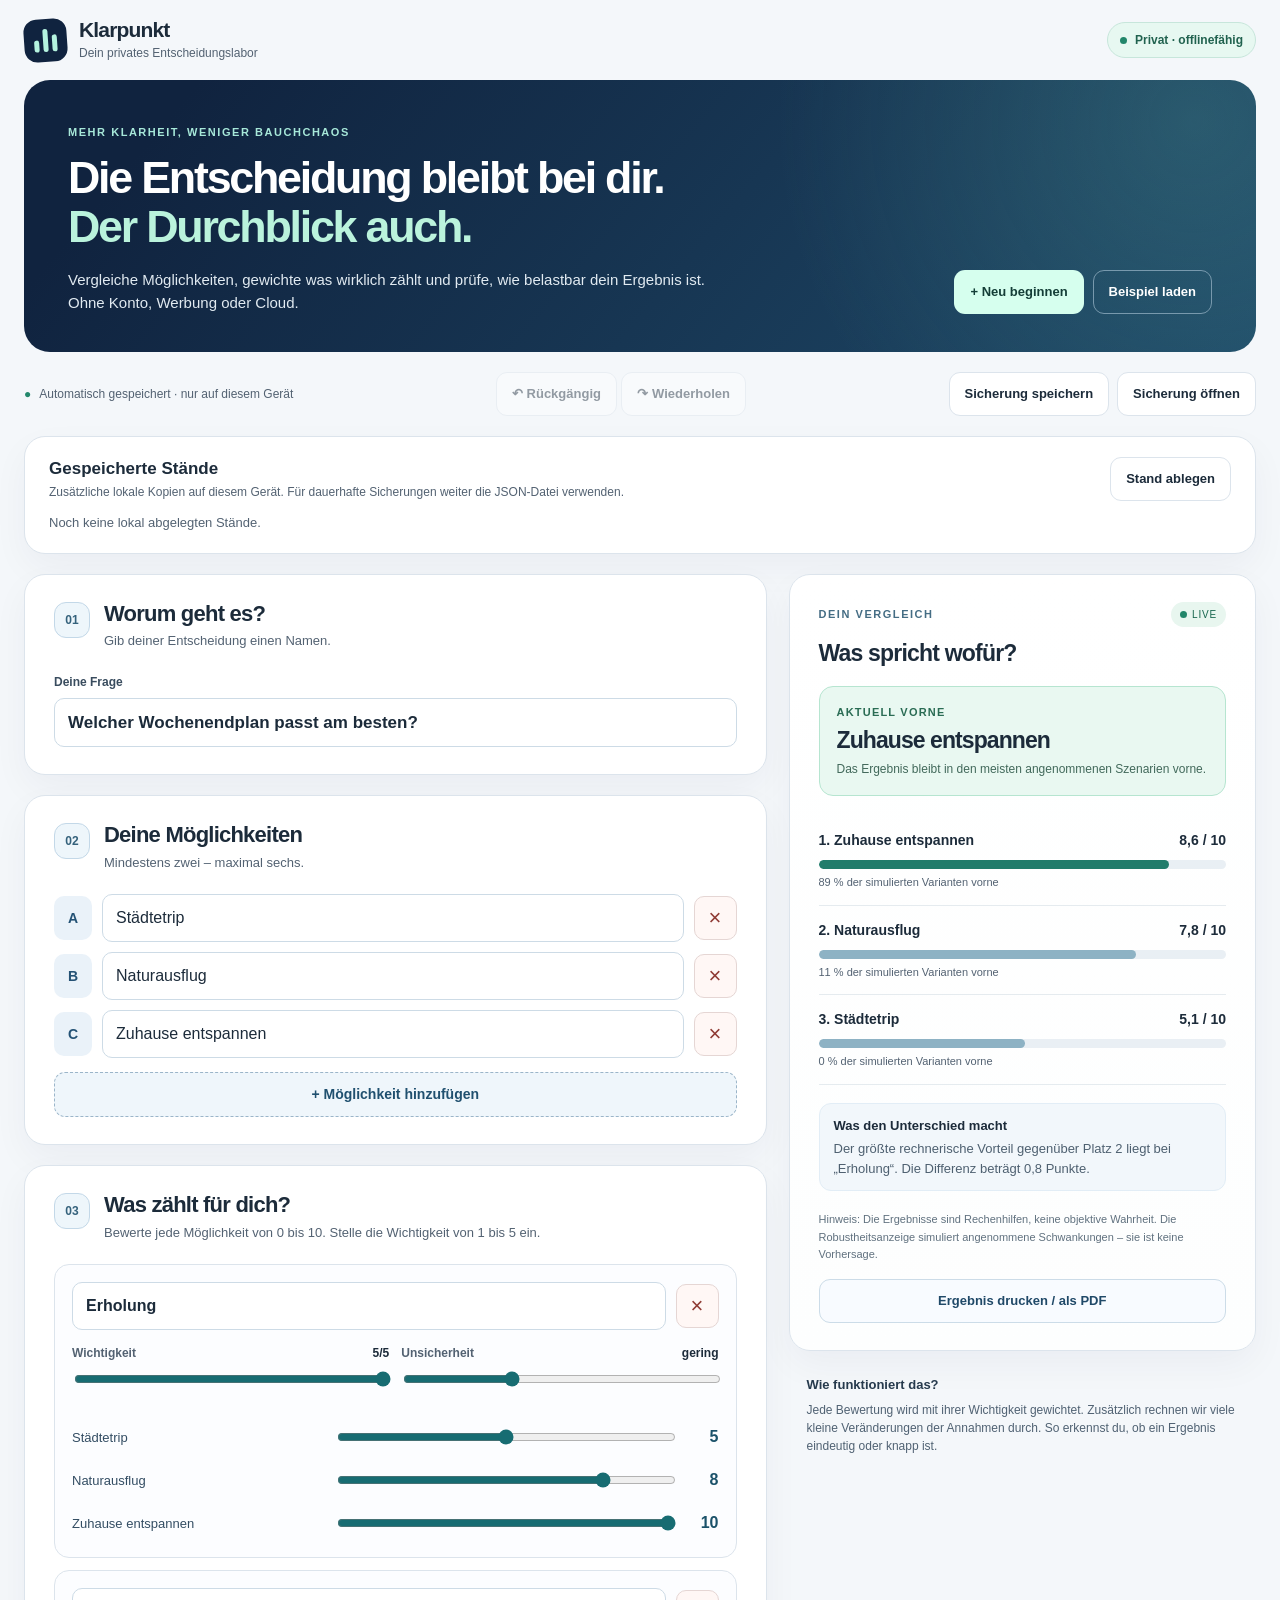
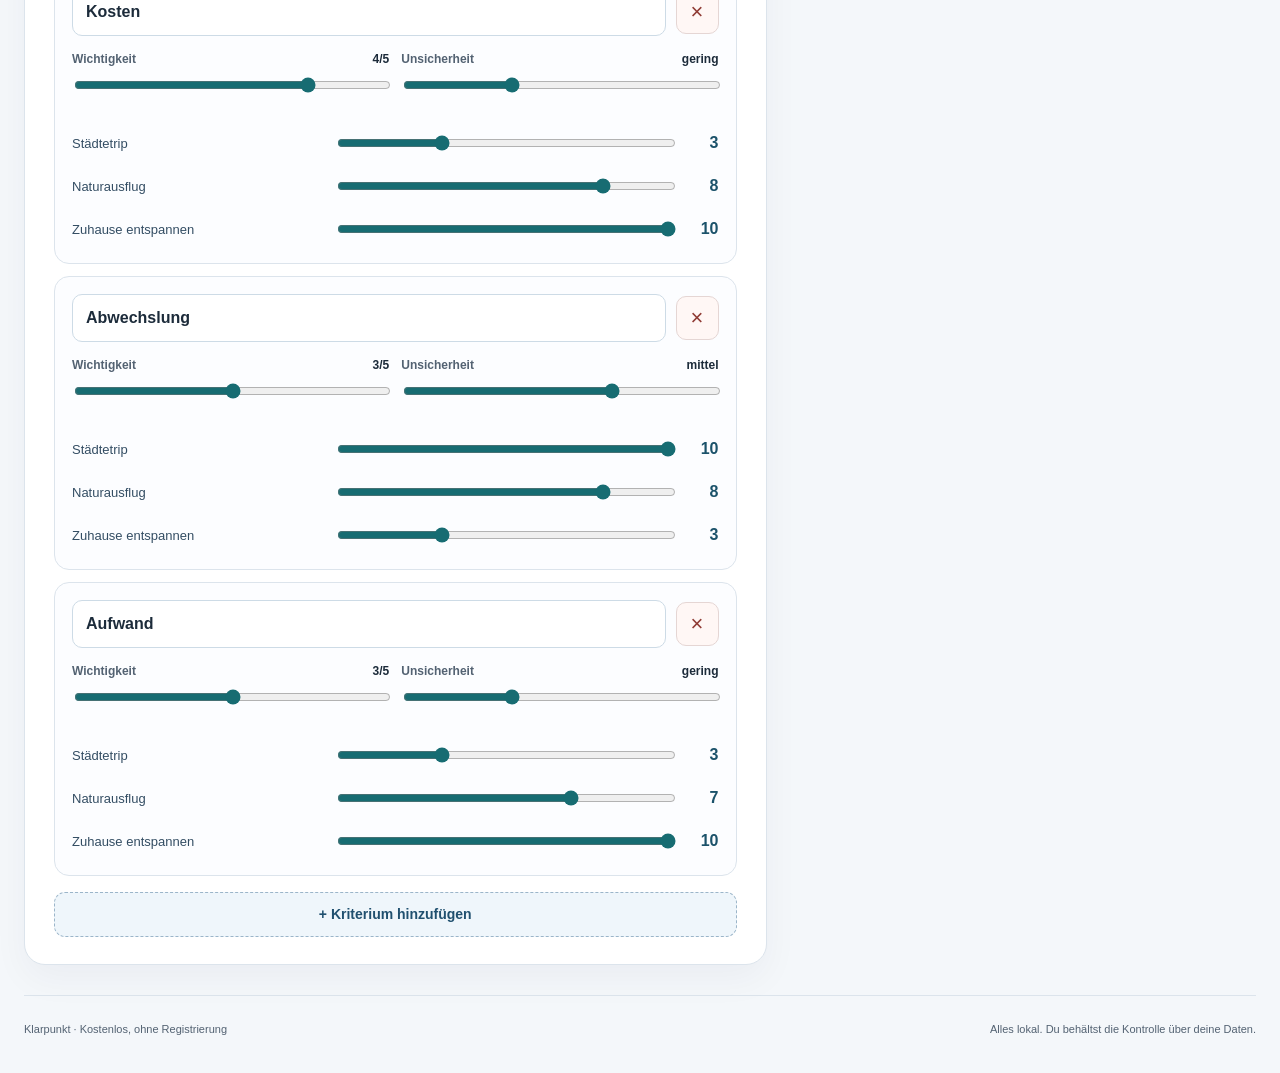
==== projekt7/index.html @ 17b86e7b "feat(projekt7): add isolated local snapshot archive and regression suite" ====
<!doctype html>
<html lang="de">
<head>
  <meta charset="utf-8">
  <meta name="viewport" content="width=device-width,initial-scale=1,viewport-fit=cover">
  <meta name="theme-color" content="#10233f">
  <meta name="description" content="Entscheidungen nachvollziehbar abwägen – privat, kostenlos und offline.">
  <meta name="apple-mobile-web-app-capable" content="yes">
  <meta name="apple-mobile-web-app-status-bar-style" content="black-translucent">
  <meta name="apple-mobile-web-app-title" content="Klarpunkt">
  <title>Klarpunkt – Entscheidungen mit Durchblick</title>
  <link rel="manifest" href="./manifest.webmanifest">
  <link rel="icon" href="./icon.svg" type="image/svg+xml">
  <link rel="apple-touch-icon" href="./icon.svg">
  <link rel="stylesheet" href="./style.css">
  <script type="module" src="./app.mjs"></script>
</head>
<body>
  <a class="skip-link" href="#workspace">Direkt zum Inhalt</a>
  <div class="shell">
    <header class="topbar">
      <div class="brand">
        <div class="brand-icon" aria-hidden="true"><span></span><span></span><span></span></div>
        <div><strong>Klarpunkt</strong><small>Dein privates Entscheidungslabor</small></div>
      </div>
      <span class="privacy"><span class="privacy-dot"></span> Privat · offlinefähig</span>
    </header>
    <main id="workspace">
      <section class="hero">
        <div>
          <p class="eyebrow">MEHR KLARHEIT, WENIGER BAUCHCHAOS</p>
          <h1>Die Entscheidung bleibt bei dir.<br><em>Der Durchblick auch.</em></h1>
          <p class="intro">Vergleiche Möglichkeiten, gewichte was wirklich zählt und prüfe, wie belastbar dein Ergebnis ist. Ohne Konto, Werbung oder Cloud.</p>
        </div>
        <div class="hero-actions">
          <button id="new-project" class="button light" type="button">+ Neu beginnen</button>
          <button id="load-example" class="button outline-light" type="button">Beispiel laden</button>
        </div>
      </section>
      <div class="actionbar">
        <div id="save-status" class="save-status" role="status" aria-live="polite">Daten bleiben auf deinem Gerät.</div>
        <div class="historybuttons" role="group" aria-label="Bearbeitungsschritte">
          <button id="undo" class="button secondary" type="button" disabled>↶ Rückgängig</button>
          <button id="redo" class="button secondary" type="button" disabled>↷ Wiederholen</button>
        </div>
        <div class="actionbuttons">
          <button id="export" class="button secondary" type="button">Sicherung speichern</button>
          <button id="import" class="button secondary" type="button">Sicherung öffnen</button>
          <input id="import-file" type="file" accept=".json,application/json" hidden>
        </div>
      </div>
      <section class="panel archive" aria-labelledby="archive-heading">
        <div class="archive-heading">
          <div><h2 id="archive-heading">Gespeicherte Stände</h2><p>Zusätzliche lokale Kopien auf diesem Gerät. Für dauerhafte Sicherungen weiter die JSON-Datei verwenden.</p></div>
          <button id="archive-save" class="button secondary" type="button">Stand ablegen</button>
        </div>
        <div id="archive-list" class="archive-list" role="list"></div>
      </section>
      <div class="columns">
        <div class="editor">
          <section class="panel">
            <div class="section-head"><span class="step">01</span><div><h2>Worum geht es?</h2><p>Gib deiner Entscheidung einen Namen.</p></div></div>
            <label class="field-label" for="project-title">Deine Frage</label>
            <input id="project-title" class="title-input" type="text" maxlength="120" placeholder="Was möchtest du entscheiden?" autocomplete="off">
          </section>
          <section class="panel">
            <div class="section-head"><span class="step">02</span><div><h2>Deine Möglichkeiten</h2><p>Mindestens zwei – maximal sechs.</p></div></div>
            <div id="options" class="option-list"></div>
            <button id="add-option" class="button add" type="button">+ Möglichkeit hinzufügen</button>
          </section>
          <section class="panel">
            <div class="section-head"><span class="step">03</span><div><h2>Was zählt für dich?</h2><p>Bewerte jede Möglichkeit von 0 bis 10. Stelle die Wichtigkeit von 1 bis 5 ein.</p></div></div>
            <div id="criteria" class="criteria-list"></div>
            <button id="add-criterion" class="button add" type="button">+ Kriterium hinzufügen</button>
          </section>
        </div>
        <aside class="insights" aria-label="Ergebnisauswertung">
          <section class="panel result-panel">
            <div class="result-topline"><span class="overline">DEIN VERGLEICH</span><span class="live-dot">LIVE</span></div>
            <h2>Was spricht wofür?</h2>
            <div id="results" aria-live="polite" aria-atomic="true"></div>
            <div class="disclaimer">Hinweis: Die Ergebnisse sind Rechenhilfen, keine objektive Wahrheit. Die Robustheitsanzeige simuliert angenommene Schwankungen – sie ist keine Vorhersage.</div>
            <button id="print" class="button print-button" type="button">Ergebnis drucken / als PDF</button>
          </section>
          <div class="aside-note"><strong>Wie funktioniert das?</strong><p>Jede Bewertung wird mit ihrer Wichtigkeit gewichtet. Zusätzlich rechnen wir viele kleine Veränderungen der Annahmen durch. So erkennst du, ob ein Ergebnis eindeutig oder knapp ist.</p></div>
        </aside>
      </div>
    </main>
    <footer class="footer"><span>Klarpunkt · Kostenlos, ohne Registrierung</span><span>Alles lokal. Du behältst die Kontrolle über deine Daten.</span></footer>
  </div>
</body>
</html>
---- projekt7/style.css ----
:root{color-scheme:light;--navy:#10233f;--navy2:#1b3b60;--mint:#d7ffee;--green:#11684f;--ink:#1c2b3a;--muted:#536272;--bg:#f4f7fa;--line:#dce4ec;--card:#fff;--shadow:0 14px 36px rgba(11,34,60,.045)}*{box-sizing:border-box}html{scroll-behavior:smooth}body{margin:0;background:var(--bg);font-family:-apple-system,BlinkMacSystemFont,"Segoe UI",Arial,sans-serif;color:var(--ink);font-size:16px;line-height:1.5}button,input{font:inherit}button{cursor:pointer}button:disabled{cursor:not-allowed;opacity:.45}.shell{max-width:1380px;margin:0 auto;padding:0 24px}.skip-link{position:absolute;transform:translateY(-160%);z-index:100;padding:12px;background:white}.skip-link:focus{transform:translateY(0)}:focus-visible{outline:3px solid #2383c1;outline-offset:3px}.topbar{display:flex;align-items:center;justify-content:space-between;padding:18px 0;gap:16px}.brand{display:flex;align-items:center;gap:12px}.brand-icon{width:43px;height:43px;display:flex;align-items:flex-end;gap:4px;padding:10px;background:var(--navy);border-radius:13px;transform:rotate(-4deg)}.brand-icon span{display:block;width:7px;background:#b5f3df;border-radius:3px}.brand-icon span:nth-child(1){height:12px}.brand-icon span:nth-child(2){height:23px}.brand-icon span:nth-child(3){height:17px}.brand strong{display:block;font-size:21px;letter-spacing:-.04em;line-height:1.1}.brand small{display:block;color:var(--muted);font-size:12px;margin-top:3px}.privacy{font-size:12px;font-weight:700;color:#21624f;border:1px solid #c7e6db;background:#e7f8f1;border-radius:999px;padding:8px 12px;white-space:nowrap}.privacy-dot,.live-dot::before{display:inline-block;content:"";width:7px;height:7px;background:#22866a;border-radius:50%;margin-right:5px}.hero{background:radial-gradient(circle at 95% 15%,rgba(82,156,151,.27),transparent 35%),linear-gradient(130deg,#10233f 12%,#1e4967);border-radius:26px;color:#fff;padding:44px 44px 38px;display:flex;align-items:end;justify-content:space-between;gap:20px}.eyebrow,.overline{font-size:11px;letter-spacing:.14em;font-weight:800}.eyebrow{color:#a7e8d9;margin:0 0 12px}.hero h1{font-size:clamp(29px,3.5vw,49px);letter-spacing:-.05em;line-height:1.1;margin:0;max-width:850px}.hero h1 em{font-style:normal;color:#baf3dc}.intro{font-size:15px;color:#e1eaf1;max-width:670px;margin:18px 0 0}.hero-actions{display:flex;flex-wrap:wrap;gap:9px;justify-content:flex-end;min-width:230px}.button{display:inline-flex;align-items:center;justify-content:center;padding:11px 15px;border:1px solid transparent;border-radius:11px;font-size:13px;font-weight:750;min-height:44px;white-space:normal;text-align:center}.button.light{background:#d6ffee;color:#143e37}.button.outline-light{background:transparent;color:#fff;border-color:#7899ad}.button.secondary{background:white;border-color:var(--line);color:var(--ink)}.button.add{background:#eff6fb;border:1px dashed #9bb5c9;color:#20506f;margin-top:14px;width:100%;font-size:14px}.button.print-button{width:100%;border:1px solid #ccdce8;background:#f8fbff;color:#204968;margin-top:16px}.button:hover:not(:disabled){filter:brightness(.96)}.actionbar{display:flex;justify-content:space-between;align-items:center;gap:10px;padding:20px 0}.save-status{font-size:12px;color:var(--muted)}.save-status::before{content:"●";color:#23886c;margin-right:8px}.actionbuttons{display:flex;gap:8px}.columns{display:grid;grid-template-columns:minmax(0,1.35fr) minmax(330px,.85fr);align-items:start;gap:22px}.editor,.insights{display:grid;gap:20px}.panel{padding:27px 29px;background:var(--card);border:1px solid var(--line);border-radius:21px;box-shadow:var(--shadow)}.section-head{display:flex;gap:14px;align-items:flex-start;margin-bottom:22px}.step{display:grid;place-items:center;min-width:36px;height:36px;border:1px solid #c3d8e8;border-radius:12px;background:#eef6fb;color:#35627c;font-size:12px;font-weight:800}.section-head h2,.result-panel h2{margin:-2px 0 3px;font-size:22px;line-height:1.3;letter-spacing:-.035em}.section-head p{margin:0;color:var(--muted);font-size:13px}.field-label{font-size:12px;font-weight:700;color:#394c5e;display:block;margin-bottom:7px}.title-input,.entry-input,.criterion-name{width:100%;min-height:45px;border:1px solid #cddbe6;background:#fff;color:var(--ink);border-radius:10px;padding:11px 13px;outline-offset:2px}.title-input{font-size:17px;font-weight:700}.option-list,.criteria-list{display:grid;gap:10px}.option-entry{display:flex;align-items:center;gap:10px}.index-tag{display:grid;place-items:center;border-radius:10px;background:#eaf2f9;color:#245275;width:38px;min-width:38px;height:44px;font-size:14px;font-weight:800}.icon-button{border:1px solid #e5d6d4;color:#8f3a33;background:#fff7f5;border-radius:10px;width:43px;min-width:43px;height:44px;font-size:22px;line-height:1}.criterion-card{border:1px solid var(--line);background:#fcfdff;border-radius:15px;padding:17px;margin-bottom:2px}.criterion-head{display:flex;gap:10px;align-items:center}.criterion-name{font-weight:800;flex:1;min-width:0}.control-row{display:grid;grid-template-columns:1fr 1fr;gap:12px;margin:14px 0 19px}.range-control label{display:flex;justify-content:space-between;gap:10px;font-size:12px;color:var(--muted);font-weight:650}.range-control output{font-weight:800;color:var(--ink)}input[type=range]{width:100%;accent-color:#176c72;min-height:30px;cursor:pointer}.ratings{display:grid;gap:9px}.rating-row{display:grid;grid-template-columns:minmax(110px,1fr) minmax(100px,1.35fr) 33px;align-items:center;gap:12px}.rating-label{font-size:13px;color:#334d63;overflow-wrap:anywhere}.rating-value{font-weight:850;color:#1b526a;text-align:right;font-variant-numeric:tabular-nums}.result-panel{position:sticky;top:12px;background:linear-gradient(180deg,#fff,#fdfefe)}.result-topline{display:flex;justify-content:space-between;align-items:center;margin-bottom:14px}.overline{color:#456d84}.live-dot{font-size:10px;letter-spacing:.08em;color:#17664e;background:#e8f6ef;border-radius:999px;padding:5px 9px}.result-panel h2{font-size:23px;margin-bottom:17px}.winner{background:#e9f8f1;border:1px solid #b6e5d0;padding:17px;border-radius:14px;margin-bottom:20px}.winner small{display:block;color:#2a6c54;font-size:11px;font-weight:800;letter-spacing:.11em}.winner strong{display:block;font-size:23px;letter-spacing:-.04em;line-height:1.15;margin:7px 0;overflow-wrap:anywhere}.winner p{margin:0;color:#42695b;font-size:12px}.winner.neutral{background:#eff4f8;border-color:#d1e0e9}.winner.neutral small,.winner.neutral p{color:#4e6372}.rank-item{padding:14px 0;border-bottom:1px solid #e5ebef}.rank-heading{display:flex;align-items:center;justify-content:space-between;gap:12px;font-size:14px;font-weight:700}.rank-heading strong{white-space:nowrap;font-variant-numeric:tabular-nums}.rank-heading span{overflow-wrap:anywhere}.bar-track{height:9px;border-radius:99px;background:#e9eff4;margin:9px 0 5px;overflow:hidden}.bar-fill{height:100%;border-radius:99px;background:#8db2c4}.rank-item:first-of-type .bar-fill{background:#217c6b}.rank-meta{font-size:11px;color:var(--muted)}.explainer{padding:12px 14px;border-radius:12px;background:#f2f7fb;border:1px solid #e2edf6;margin-top:18px;font-size:13px}.explainer strong{display:block;margin-bottom:4px}.explainer p{margin:0;color:#4e6070}.disclaimer{font-size:11px;color:#60717f;margin-top:20px;line-height:1.55}.aside-note{padding:4px 18px 26px;color:#506273;font-size:12px}.aside-note strong{color:#273b4e;font-size:13px}.aside-note p{margin:7px 0 0}.footer{display:flex;justify-content:space-between;gap:16px;border-top:1px solid var(--line);padding:25px 0 35px;margin-top:30px;color:var(--muted);font-size:11px}@media(max-width:1080px){.columns{grid-template-columns:minmax(0,1fr)}.result-panel{position:static}.insights{order:-1}.hero{display:block}.hero-actions{justify-content:flex-start;margin-top:22px}}@media(max-width:640px){.shell{padding:0 12px}.topbar{padding:15px 2px}.brand small{font-size:11px}.privacy{font-size:10px;padding:7px}.hero{border-radius:18px;padding:28px 20px}.hero h1{font-size:32px}.intro{font-size:13px}.actionbar{flex-wrap:wrap;align-items:start;padding:16px 0}.actionbuttons{width:100%}.actionbuttons .button{flex:1}.columns,.editor,.insights{gap:12px}.panel{padding:21px 16px;border-radius:16px}.section-head h2{font-size:20px}.control-row{grid-template-columns:1fr 1fr}.rating-row{grid-template-columns:minmax(90px,1fr) minmax(90px,1.25fr) 25px;gap:7px}.footer{flex-direction:column;gap:5px}.option-entry{gap:7px}.index-tag{min-width:31px;width:31px}.criterion-card{padding:12px}.criterion-head{gap:6px}}@media print{body{background:white}.topbar,.hero-actions,.actionbar,.editor,.aside-note,.footer,.button,.disclaimer{display:none!important}.hero{background:none;color:#111;padding:12px}.hero h1,.hero h1 em{color:#111}.intro,.eyebrow{display:none}.columns{display:block}.result-panel{border:0;box-shadow:none;padding:12px}.rank-item{break-inside:avoid}}

.archive{margin:0 0 20px;padding:20px 24px}
.archive-heading{display:flex;align-items:center;justify-content:space-between;gap:14px;flex-wrap:wrap}
.archive-heading h2{font-size:17px;line-height:1.3;margin:0 0 3px}
.archive-heading p{margin:0;color:var(--muted);font-size:12px;max-width:720px}
.archive-list{display:grid;gap:8px;margin-top:12px}
.archive-item{display:flex;align-items:center;justify-content:space-between;gap:12px;padding:11px 12px;border:1px solid var(--line);border-radius:12px}
.archive-info{min-width:0;overflow-wrap:anywhere}.archive-info strong{display:block;font-size:13px}.archive-info small{display:block;color:var(--muted)}
.archive-actions{display:flex;gap:7px;flex-wrap:wrap}.archive-actions .button{min-height:42px}
.archive-empty,.archive-warning{font-size:13px;color:var(--muted);margin:0}.archive-warning{color:#903c25}
@media(max-width:640px){.archive{padding:16px;margin-bottom:12px}.archive-item{align-items:flex-start;flex-direction:column}.archive-actions{width:100%}.archive-actions .button{flex:1}}
@media print{.archive{display:none!important}}
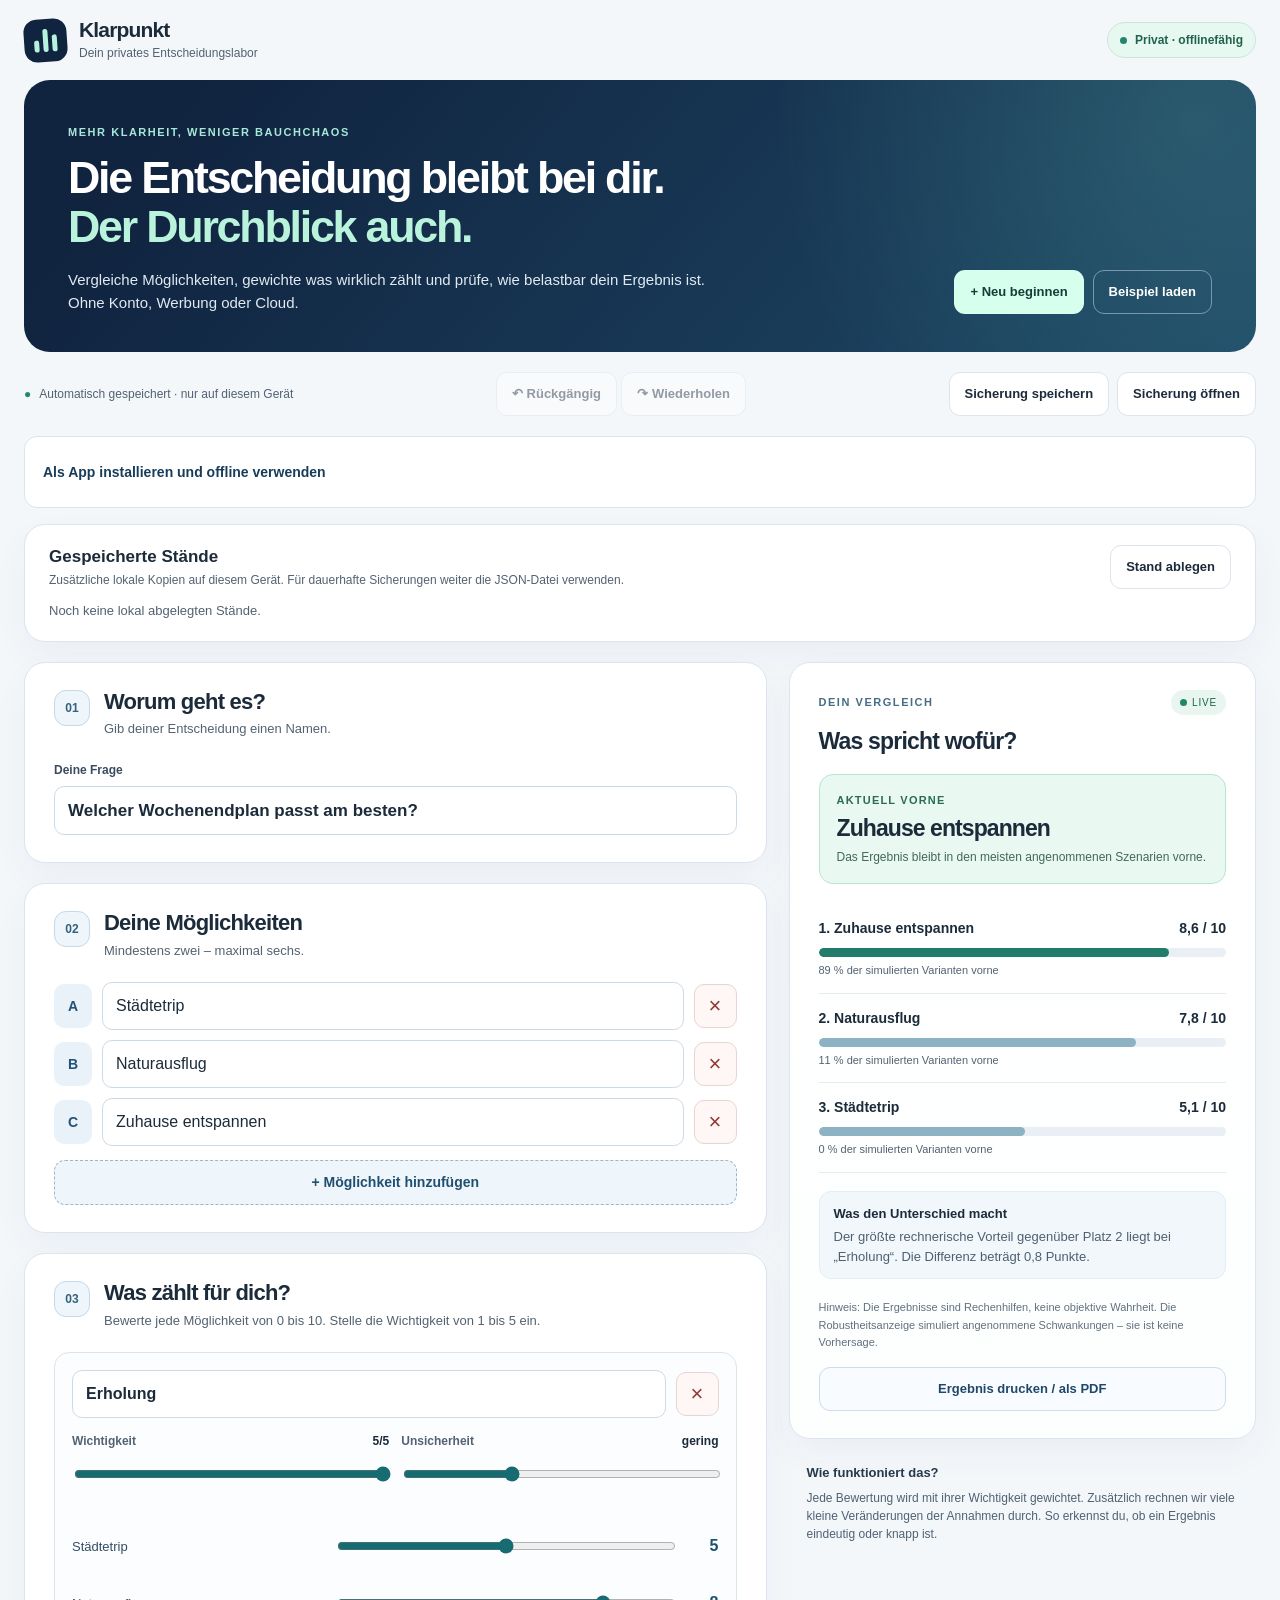
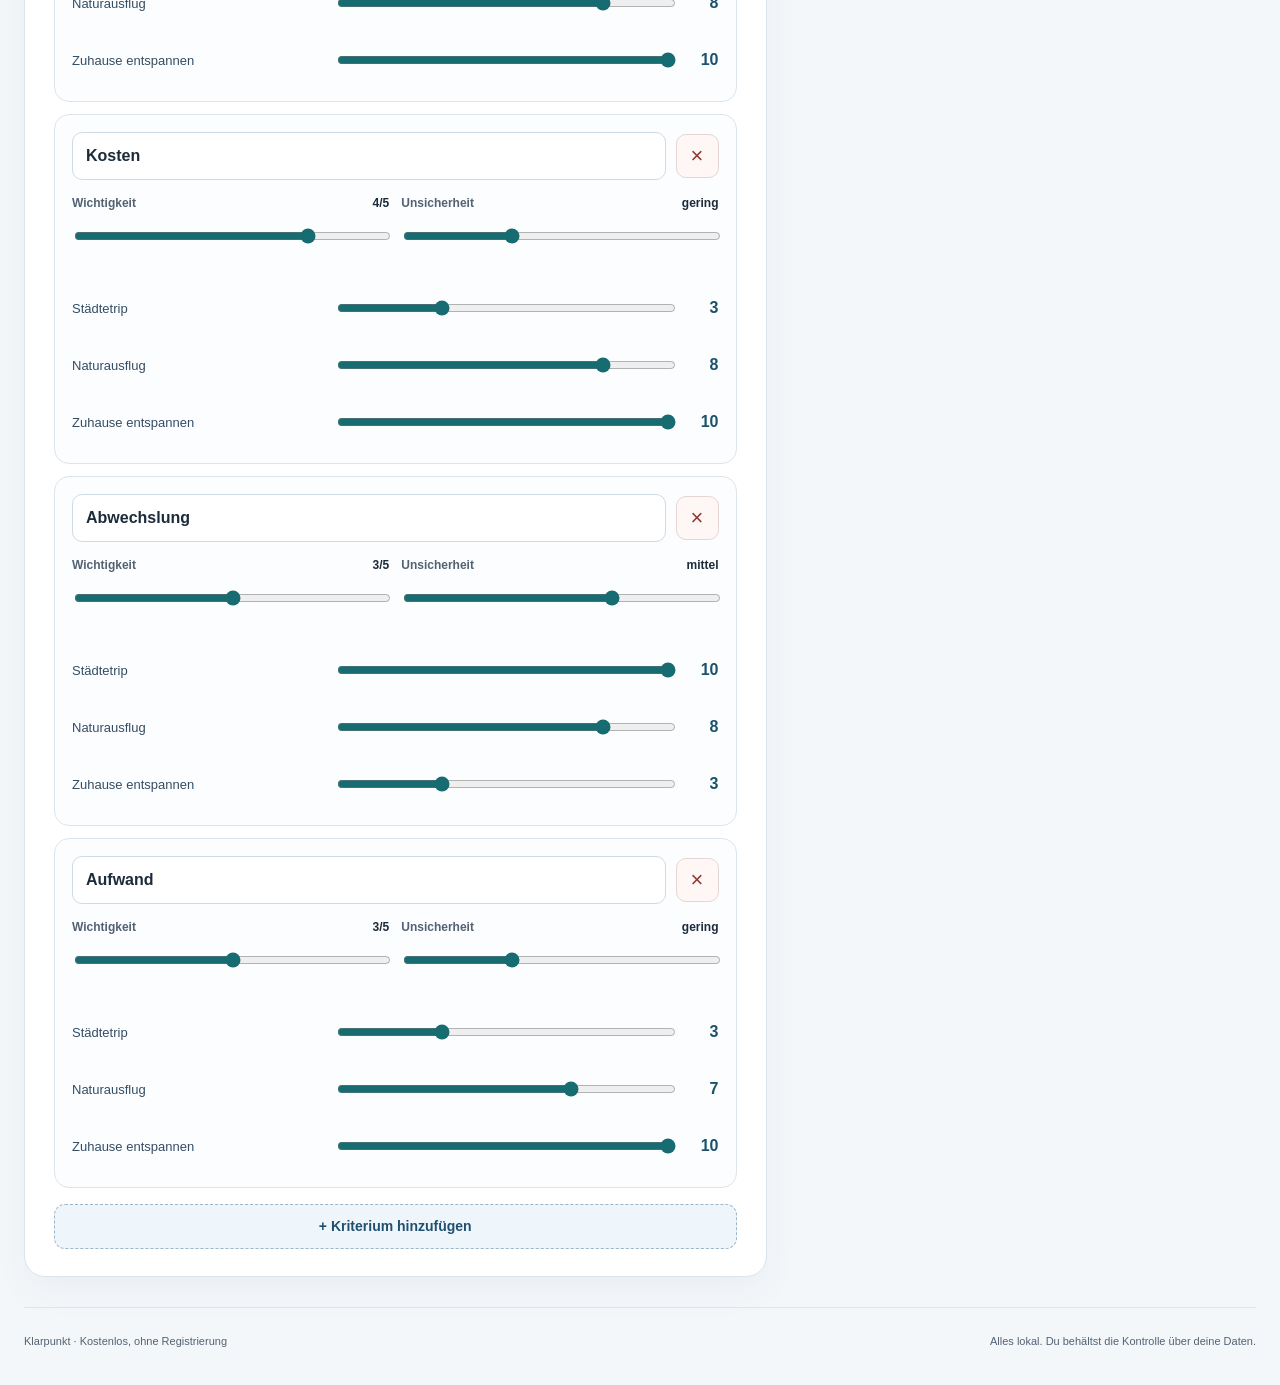
==== commit 628dbf1c: "feat(projekt7): install assets, accessible controls and validated backup roundtrip" ====
--- a/projekt7/index.html
+++ b/projekt7/index.html
@@ -11,7 +11,7 @@
   <title>Klarpunkt – Entscheidungen mit Durchblick</title>
   <link rel="manifest" href="./manifest.webmanifest">
   <link rel="icon" href="./icon.svg" type="image/svg+xml">
-  <link rel="apple-touch-icon" href="./icon.svg">
+  <link rel="apple-touch-icon" sizes="180x180" href="./apple-touch-icon.png">
   <link rel="stylesheet" href="./style.css">
   <script type="module" src="./app.mjs"></script>
 </head>
@@ -49,6 +49,15 @@
           <input id="import-file" type="file" accept=".json,application/json" hidden>
         </div>
       </div>
+      <details class="install-help">
+        <summary>Als App installieren und offline verwenden</summary>
+        <div class="install-grid">
+          <p><strong>iPhone/iPad (Safari):</strong> Teilen → „Zum Home-Bildschirm“ → „Hinzufügen“. Danach vom Home-Bildschirm starten.</p>
+          <p><strong>Android/Chrome:</strong> Browsermenü → „App installieren“ oder „Zum Startbildschirm hinzufügen“.</p>
+          <p><strong>Desktop:</strong> Im Browsermenü „Installieren“ auswählen, falls angeboten. Für Offlinebetrieb einmal online vollständig öffnen.</p>
+          <p><strong>Datensicherung:</strong> Browserdaten können gelöscht werden. Vor Gerätewechsel JSON-Sicherung speichern und auf dem neuen Gerät öffnen.</p>
+        </div>
+      </details>
       <section class="panel archive" aria-labelledby="archive-heading">
         <div class="archive-heading">
           <div><h2 id="archive-heading">Gespeicherte Stände</h2><p>Zusätzliche lokale Kopien auf diesem Gerät. Für dauerhafte Sicherungen weiter die JSON-Datei verwenden.</p></div>
--- a/projekt7/style.css
+++ b/projekt7/style.css
@@ -11,3 +11,12 @@
 .archive-empty,.archive-warning{font-size:13px;color:var(--muted);margin:0}.archive-warning{color:#903c25}
 @media(max-width:640px){.archive{padding:16px;margin-bottom:12px}.archive-item{align-items:flex-start;flex-direction:column}.archive-actions{width:100%}.archive-actions .button{flex:1}}
 @media print{.archive{display:none!important}}
+
+.install-help{margin:0 0 16px;padding:13px 18px;border:1px solid var(--line);border-radius:13px;background:#fff}
+.install-help summary{font-weight:750;font-size:14px;color:#183d5a;cursor:pointer;min-height:44px;display:flex;align-items:center}
+.install-grid{display:grid;grid-template-columns:repeat(2,minmax(0,1fr));gap:9px 18px;padding:8px 0}
+.install-grid p{margin:0;font-size:13px;color:#394d60;line-height:1.55}.install-grid strong{color:#20394e}
+input[type=range]{min-height:44px}
+@media(max-width:640px){.install-help{padding:9px 13px;margin-bottom:12px}.install-grid{grid-template-columns:1fr}}
+@media(prefers-reduced-motion:reduce){html{scroll-behavior:auto}}
+@media(forced-colors:active){.bar-track,.bar-fill{border:1px solid CanvasText}.button,.icon-button{border:1px solid ButtonText}}
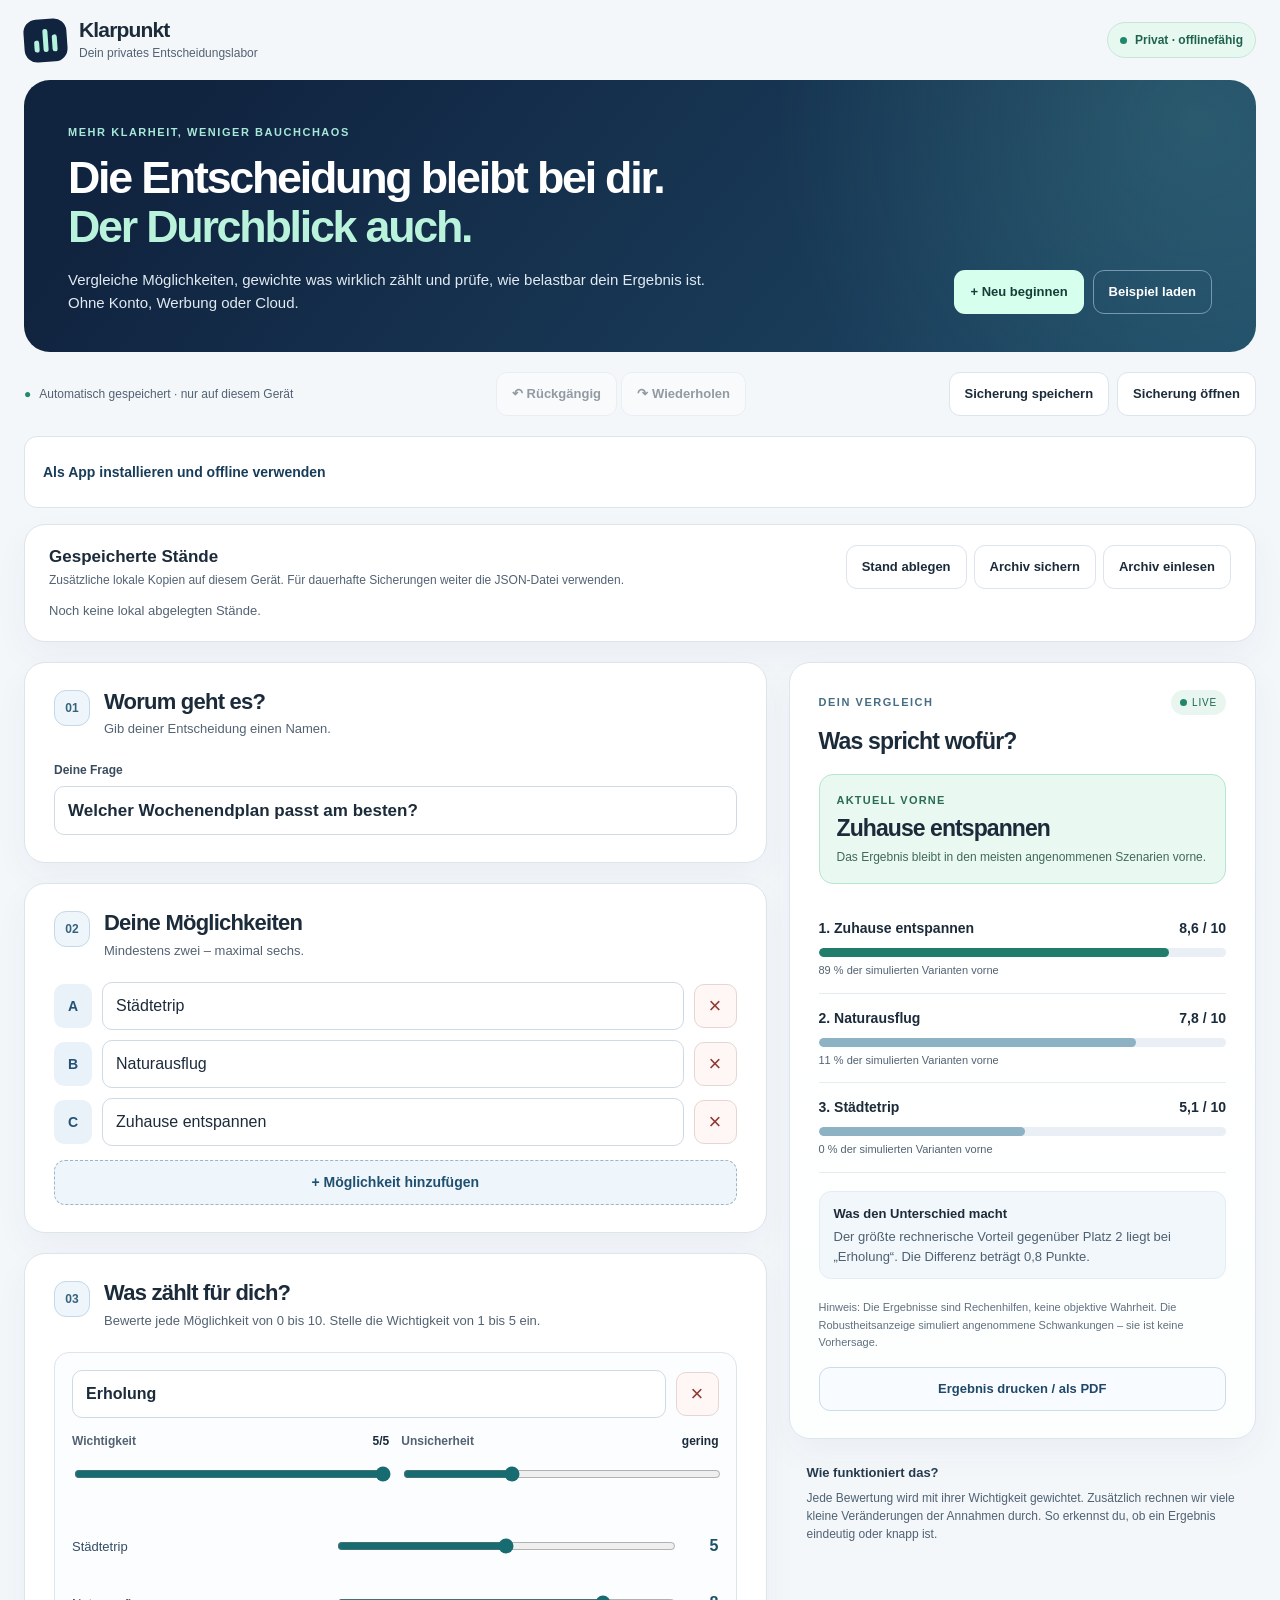
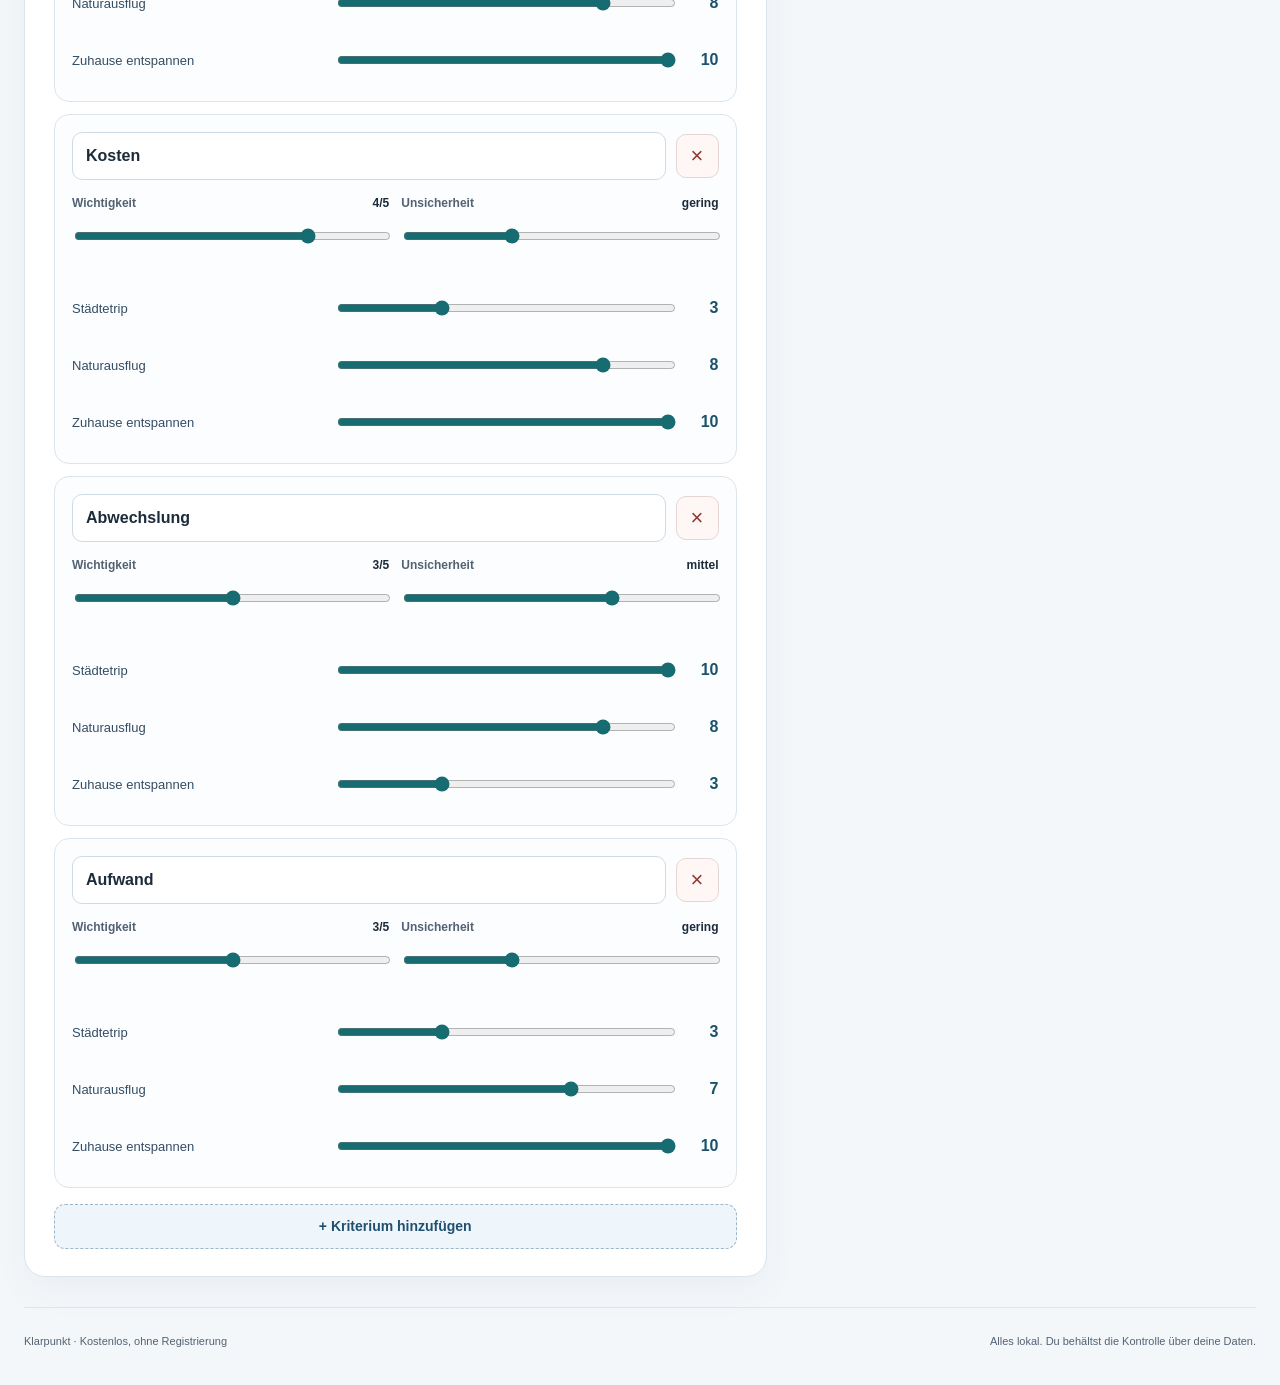
==== commit 0f8768d0: "feat(projekt7): portable archive transfer with data-loss regression tests" ====
--- a/projekt7/index.html
+++ b/projekt7/index.html
@@ -39,6 +39,7 @@
       </section>
       <div class="actionbar">
         <div id="save-status" class="save-status" role="status" aria-live="polite">Daten bleiben auf deinem Gerät.</div>
+        <button id="reload-storage" class="button secondary conflict-reload" type="button" hidden>Aktuellen Browserstand laden</button>
         <div class="historybuttons" role="group" aria-label="Bearbeitungsschritte">
           <button id="undo" class="button secondary" type="button" disabled>↶ Rückgängig</button>
           <button id="redo" class="button secondary" type="button" disabled>↷ Wiederholen</button>
@@ -61,7 +62,12 @@
       <section class="panel archive" aria-labelledby="archive-heading">
         <div class="archive-heading">
           <div><h2 id="archive-heading">Gespeicherte Stände</h2><p>Zusätzliche lokale Kopien auf diesem Gerät. Für dauerhafte Sicherungen weiter die JSON-Datei verwenden.</p></div>
-          <button id="archive-save" class="button secondary" type="button">Stand ablegen</button>
+          <div class="archive-tools">
+            <button id="archive-save" class="button secondary" type="button">Stand ablegen</button>
+            <button id="archive-export" class="button secondary" type="button">Archiv sichern</button>
+            <button id="archive-import" class="button secondary" type="button">Archiv einlesen</button>
+            <input id="archive-import-file" type="file" accept=".json,application/json" hidden>
+          </div>
         </div>
         <div id="archive-list" class="archive-list" role="list"></div>
       </section>
--- a/projekt7/style.css
+++ b/projekt7/style.css
@@ -20,3 +20,11 @@
 @media(max-width:640px){.install-help{padding:9px 13px;margin-bottom:12px}.install-grid{grid-template-columns:1fr}}
 @media(prefers-reduced-motion:reduce){html{scroll-behavior:auto}}
 @media(forced-colors:active){.bar-track,.bar-fill{border:1px solid CanvasText}.button,.icon-button{border:1px solid ButtonText}}
+
+.conflict-reload:not([hidden]){border:2px solid #a83b2d;background:#fff3f1;color:#80251a;font-weight:800}
+[hidden]{display:none!important}
+@media print{.conflict-reload{display:none!important}}
+
+.archive-tools{display:flex;flex-wrap:wrap;gap:7px}
+@media(max-width:640px){.archive-tools{width:100%}.archive-tools .button{flex:1;min-width:0}}
+@media(prefers-reduced-motion:reduce){html{scroll-behavior:auto}*,*::before,*::after{animation-duration:.01ms!important;transition-duration:.01ms!important}}
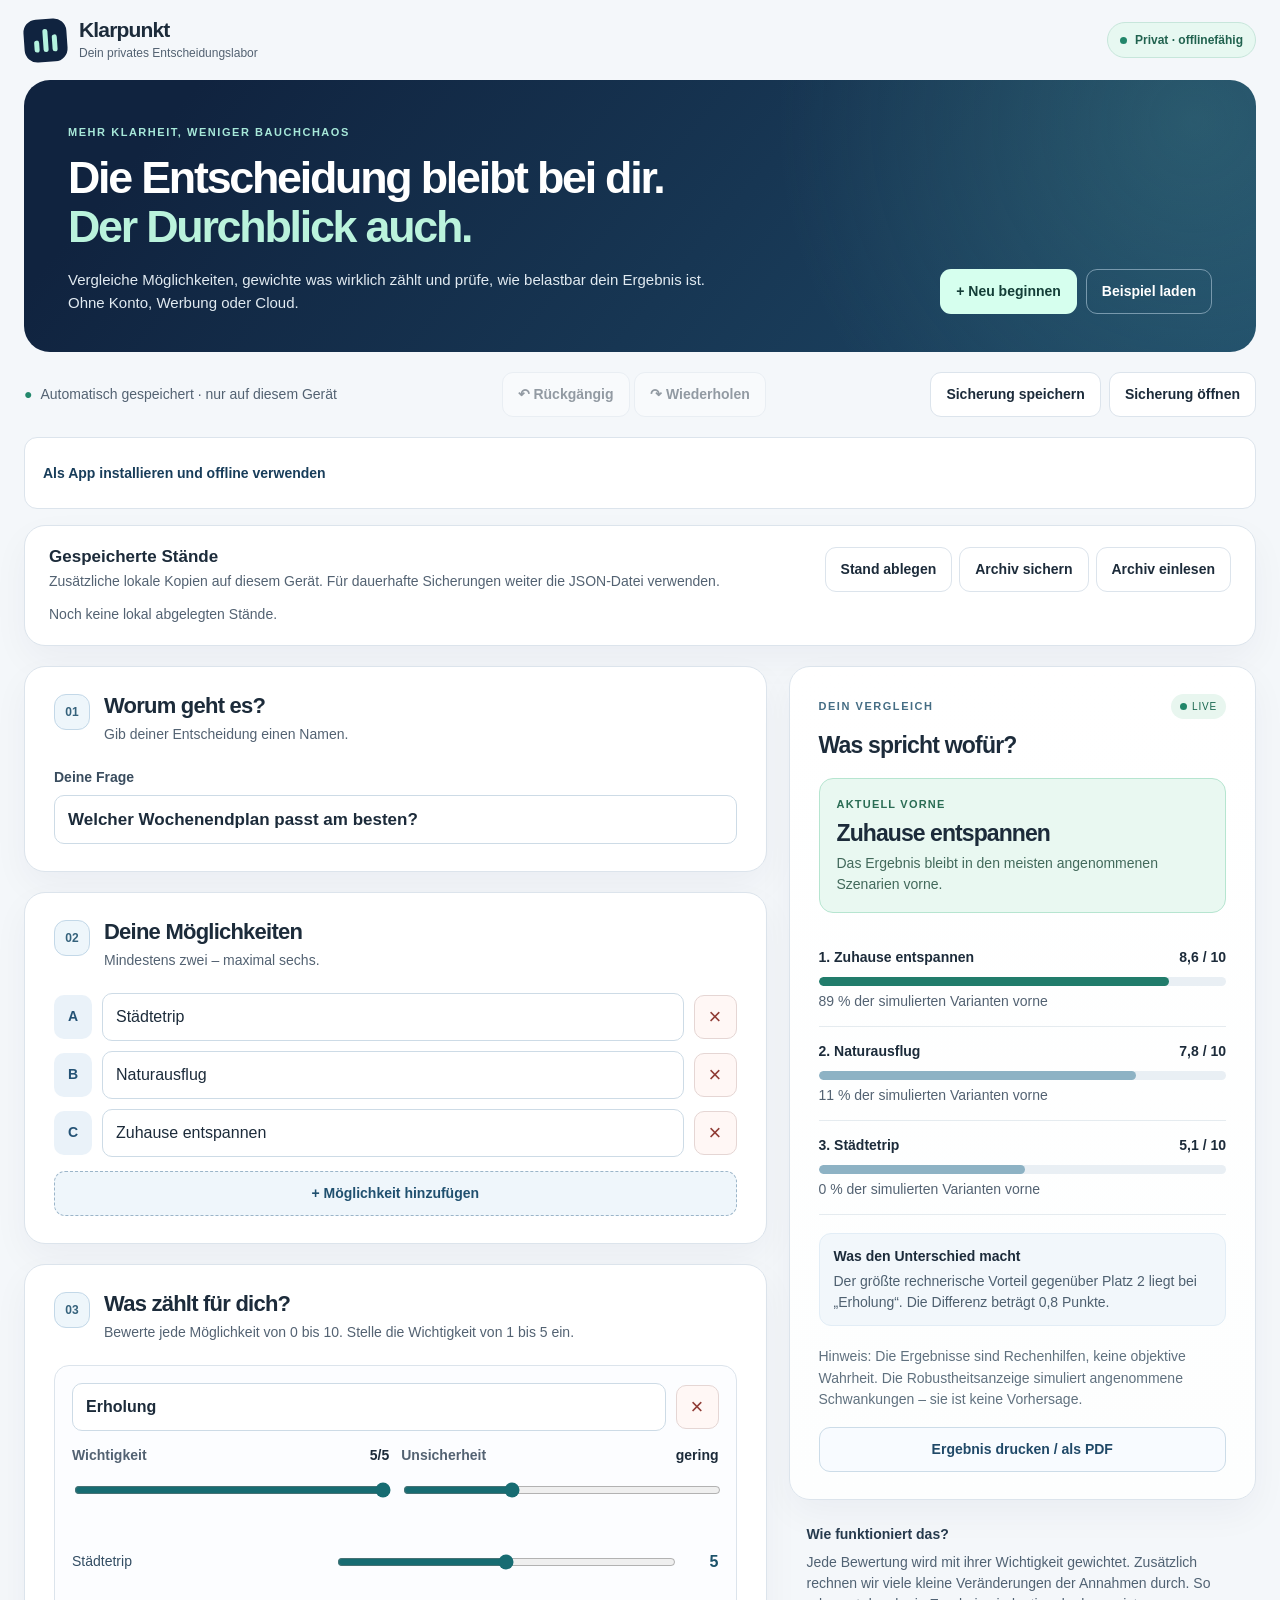
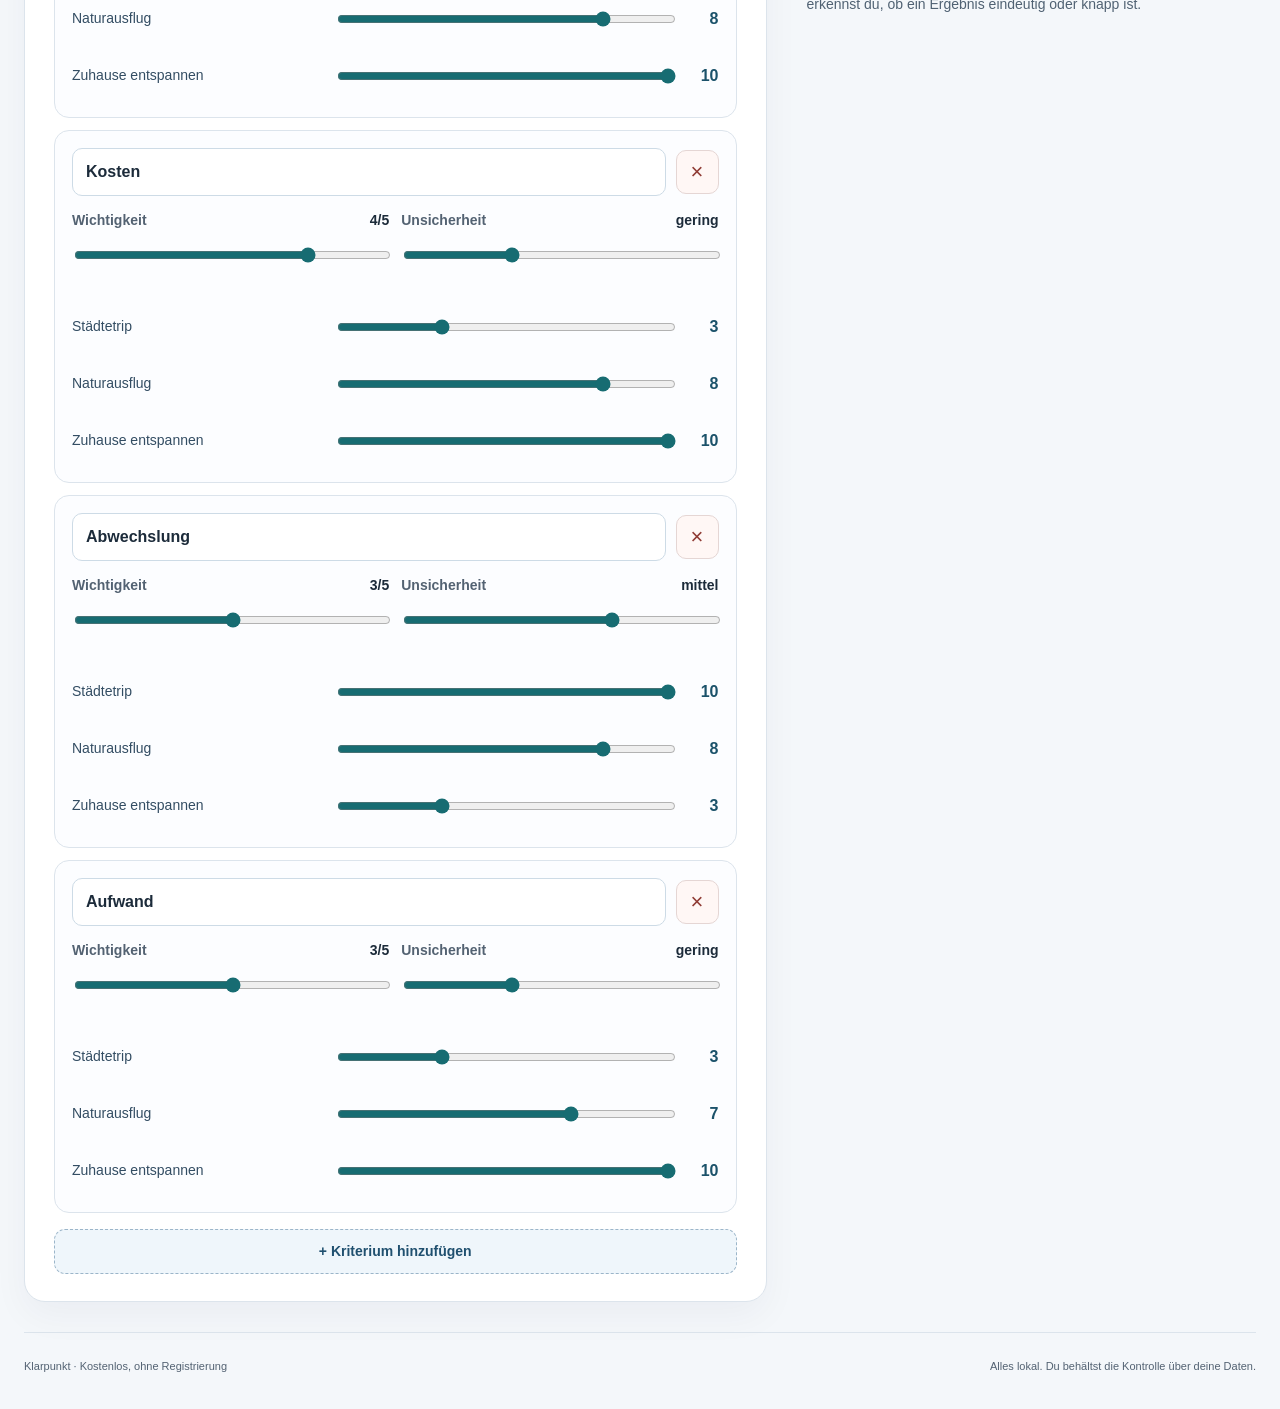
==== commit 2e08bf8e: "feat(projekt7): improve reflow, focus order and print reporting" ====
--- a/projekt7/index.html
+++ b/projekt7/index.html
@@ -25,7 +25,7 @@
       </div>
       <span class="privacy"><span class="privacy-dot"></span> Privat · offlinefähig</span>
     </header>
-    <main id="workspace">
+    <main id="workspace" tabindex="-1">
       <section class="hero">
         <div>
           <p class="eyebrow">MEHR KLARHEIT, WENIGER BAUCHCHAOS</p>
@@ -93,7 +93,9 @@
           <section class="panel result-panel">
             <div class="result-topline"><span class="overline">DEIN VERGLEICH</span><span class="live-dot">LIVE</span></div>
             <h2>Was spricht wofür?</h2>
-            <div id="results" aria-live="polite" aria-atomic="true"></div>
+            <p id="print-project-title" class="print-project-title" aria-hidden="true"></p>
+            <p id="result-announcement" class="sr-only" role="status" aria-live="polite" aria-atomic="true"></p>
+            <div id="results" aria-live="off"></div>
             <div class="disclaimer">Hinweis: Die Ergebnisse sind Rechenhilfen, keine objektive Wahrheit. Die Robustheitsanzeige simuliert angenommene Schwankungen – sie ist keine Vorhersage.</div>
             <button id="print" class="button print-button" type="button">Ergebnis drucken / als PDF</button>
           </section>
--- a/projekt7/style.css
+++ b/projekt7/style.css
@@ -28,3 +28,55 @@
 .archive-tools{display:flex;flex-wrap:wrap;gap:7px}
 @media(max-width:640px){.archive-tools{width:100%}.archive-tools .button{flex:1;min-width:0}}
 @media(prefers-reduced-motion:reduce){html{scroll-behavior:auto}*,*::before,*::after{animation-duration:.01ms!important;transition-duration:.01ms!important}}
+
+.sr-only{position:absolute!important;width:1px;height:1px;padding:0;margin:-1px;overflow:hidden;clip:rect(0,0,0,0);white-space:nowrap;border:0}
+
+/* Accessibility: respect stronger contrast preferences without changing defaults. */
+@media(prefers-contrast:more){
+ :root{--muted:#34495e;--line:#8999a8}
+ .button.secondary,.title-input,.entry-input,.criterion-name,.criterion-card{border-color:#63798b}
+ .bar-track{border:1px solid #4c6477}
+ .bar-fill{background:#286481}
+ .rank-item:first-of-type .bar-fill{background:#145d48}
+ :focus-visible{outline:3px solid #075a91;outline-offset:3px}
+}
+
+/* Sprint 12: readable reflow and consistent keyboard reading order. */
+.skip-link{top:0;left:0}
+#workspace:focus{outline:none}
+.button,.archive-info strong{font-size:14px}
+.field-label,.rating-label,.section-head p,.range-control label,.save-status,
+.archive-heading p,.archive-empty,.archive-warning,.install-grid p,
+.archive-info small,.aside-note,.aside-note strong,.winner p,.rank-meta,
+.explainer,.disclaimer{font-size:14px}
+.intro{font-size:15px}
+.privacy{font-size:12px}
+.entry-input,.criterion-name,.title-input{min-width:0}
+.option-entry,.criterion-head,.rating-row,.rank-heading{min-width:0}
+.archive-info,.rank-heading span{overflow-wrap:anywhere}
+.print-project-title{display:none}
+@media(max-width:1080px){
+ /* Visual order must match DOM and keyboard/screen-reader reading order. */
+ .insights{order:initial}
+}
+@media(max-width:380px){
+ .topbar{flex-wrap:wrap;align-items:flex-start}
+ .privacy{white-space:normal}
+ .hero-actions{min-width:0}
+ .hero h1{font-size:clamp(25px,9vw,32px)}
+ .control-row{grid-template-columns:minmax(0,1fr)}
+ .rating-row{grid-template-columns:minmax(0,1fr) minmax(0,1.1fr) 2rem;gap:6px}
+ .rank-heading{flex-wrap:wrap}
+ .actionbuttons .button{min-width:0}
+ .historybuttons{display:flex;flex-wrap:wrap;gap:6px}
+ .archive-tools .button{min-width:0}
+}
+@media(max-width:280px){
+ .rating-row{grid-template-columns:minmax(0,1fr) 2rem}
+ .rating-label{grid-column:1/-1}
+}
+@media print{
+ .print-project-title{display:block;font-size:19px;font-weight:750;overflow-wrap:anywhere;margin:0 0 14px}
+ .rank-meta,.disclaimer{font-size:12px}
+ .rank-item,.winner,.explainer{break-inside:avoid}
+}
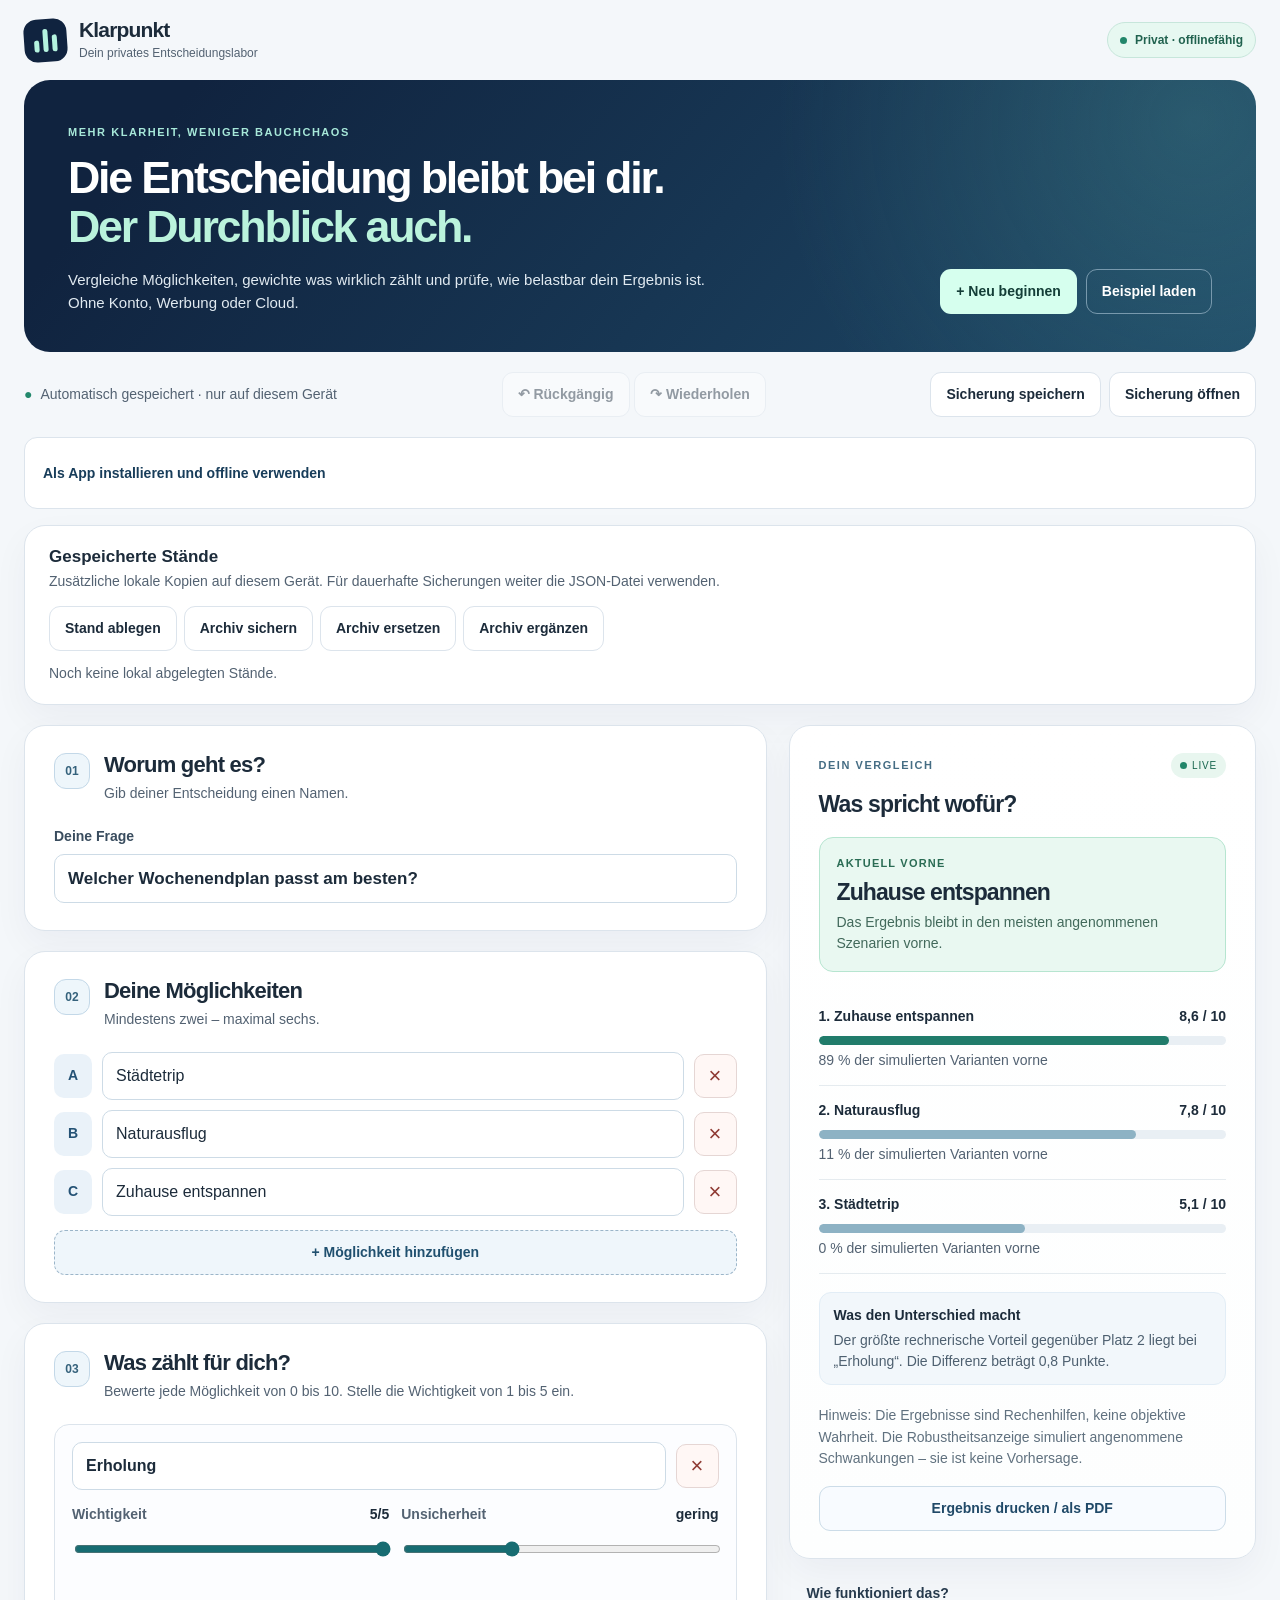
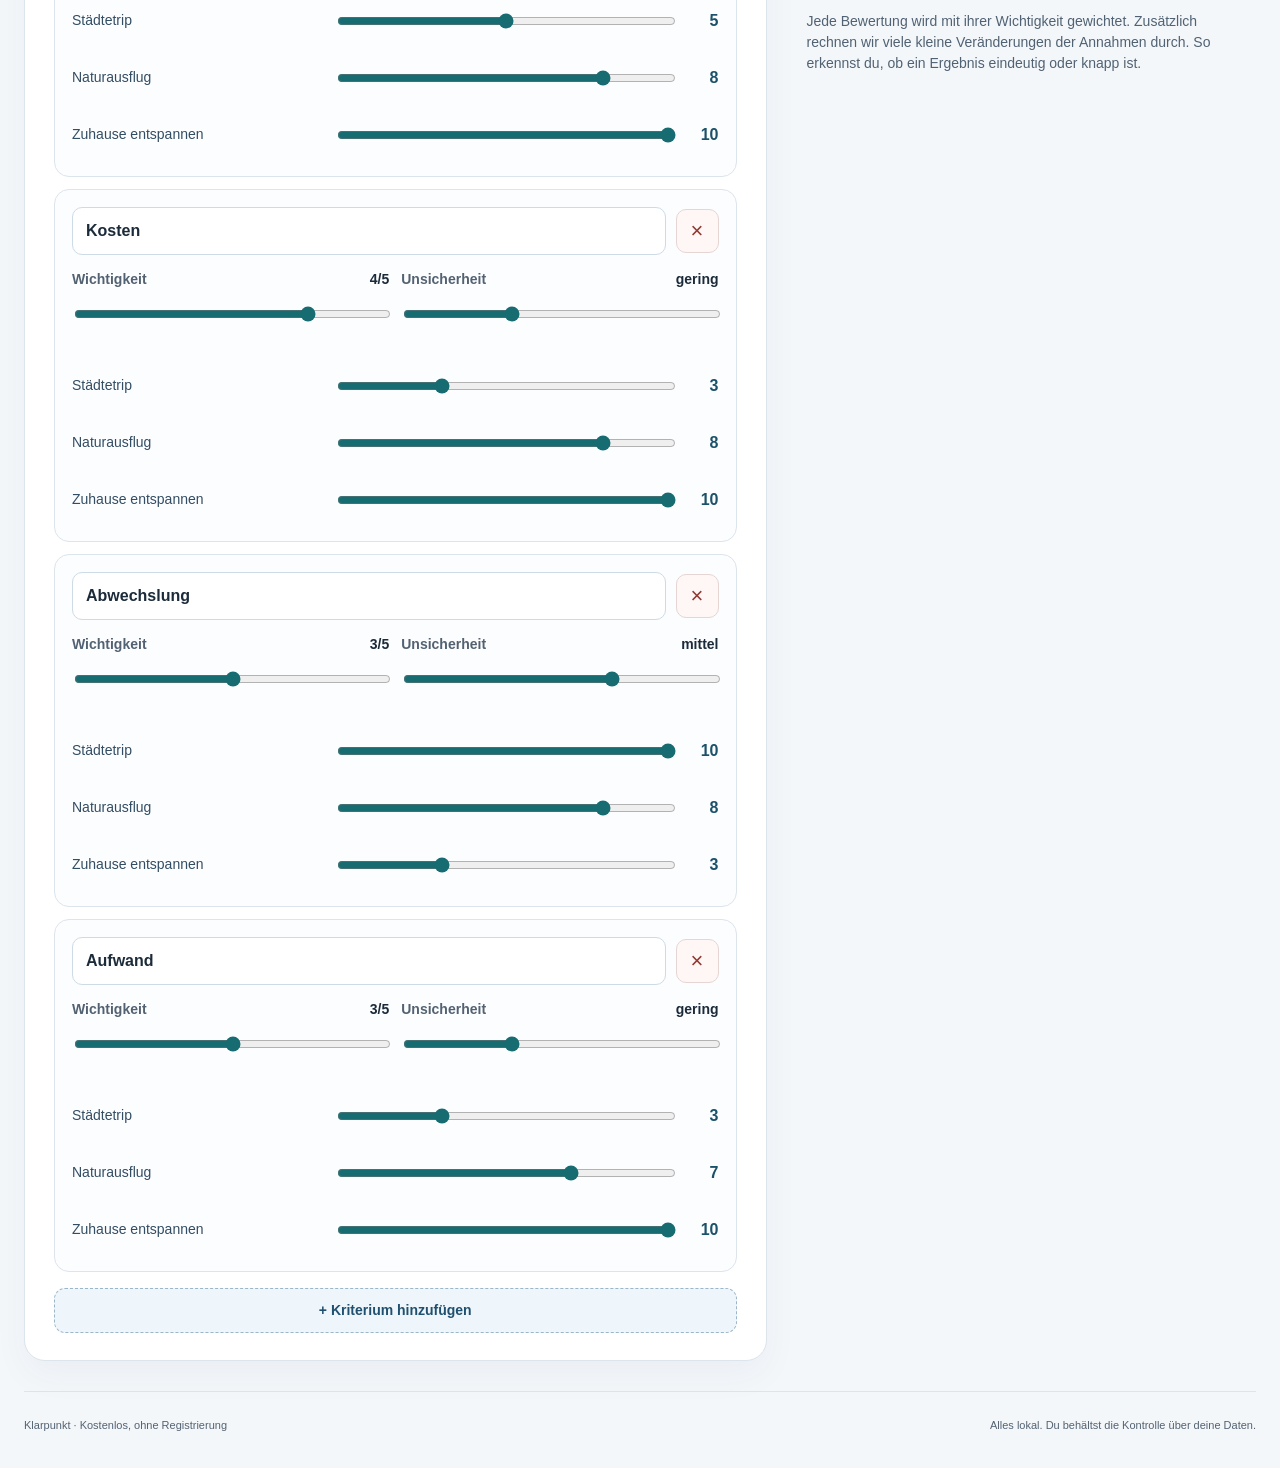
==== commit 40e9bd94: "feat(projekt7): non-destructive archive merge with race and collision guards" ====
--- a/projekt7/index.html
+++ b/projekt7/index.html
@@ -46,6 +46,7 @@
         </div>
         <div class="actionbuttons">
           <button id="export" class="button secondary" type="button">Sicherung speichern</button>
+          <button id="rescue-raw" class="button secondary" type="button" hidden>Notfall-Rohdaten sichern</button>
           <button id="import" class="button secondary" type="button">Sicherung öffnen</button>
           <input id="import-file" type="file" accept=".json,application/json" hidden>
         </div>
@@ -65,8 +66,10 @@
           <div class="archive-tools">
             <button id="archive-save" class="button secondary" type="button">Stand ablegen</button>
             <button id="archive-export" class="button secondary" type="button">Archiv sichern</button>
-            <button id="archive-import" class="button secondary" type="button">Archiv einlesen</button>
+            <button id="archive-import" class="button secondary" type="button">Archiv ersetzen</button>
+            <button id="archive-merge" class="button secondary" type="button">Archiv ergänzen</button>
             <input id="archive-import-file" type="file" accept=".json,application/json" hidden>
+            <input id="archive-merge-file" type="file" accept=".json,application/json" hidden>
           </div>
         </div>
         <div id="archive-list" class="archive-list" role="list"></div>
--- a/projekt7/style.css
+++ b/projekt7/style.css
@@ -80,3 +80,21 @@
  .rank-meta,.disclaimer{font-size:12px}
  .rank-item,.winner,.explainer{break-inside:avoid}
 }
+
+/* Sprint 13: 320-CSS-pixel reflow (400%-zoom-equivalent geometry) and skip-target focus. */
+#workspace:focus-visible{outline:3px solid #2383c1;outline-offset:3px}
+@media(max-width:400px){
+ .shell,.columns,.editor,.insights,.panel,.archive,.actionbar,.brand,.hero,.hero-actions{min-width:0}
+ .actionbar>.save-status{flex-basis:100%;overflow-wrap:anywhere}
+ .actionbuttons,.historybuttons{width:100%;display:grid;grid-template-columns:repeat(2,minmax(0,1fr));gap:7px}
+ .actionbuttons .button,.historybuttons .button{min-width:0;white-space:normal;overflow-wrap:anywhere}
+ .archive-tools{display:grid;grid-template-columns:minmax(0,1fr);width:100%}
+ .archive-tools .button{width:100%;white-space:normal;overflow-wrap:anywhere}
+ .archive-actions{display:grid;grid-template-columns:repeat(2,minmax(0,1fr));width:100%}
+ .archive-actions .button{min-width:0;white-space:normal;overflow-wrap:anywhere}
+ .archive-info,.rating-label,.range-control label,.rank-heading span,.brand{overflow-wrap:anywhere}
+ .hero h1{overflow-wrap:anywhere}
+}
+
+/* User-supplied names also appear inside explanatory paragraphs. */
+.explainer p,.winner strong,.rank-heading span,.rating-label{overflow-wrap:anywhere;word-break:normal}
